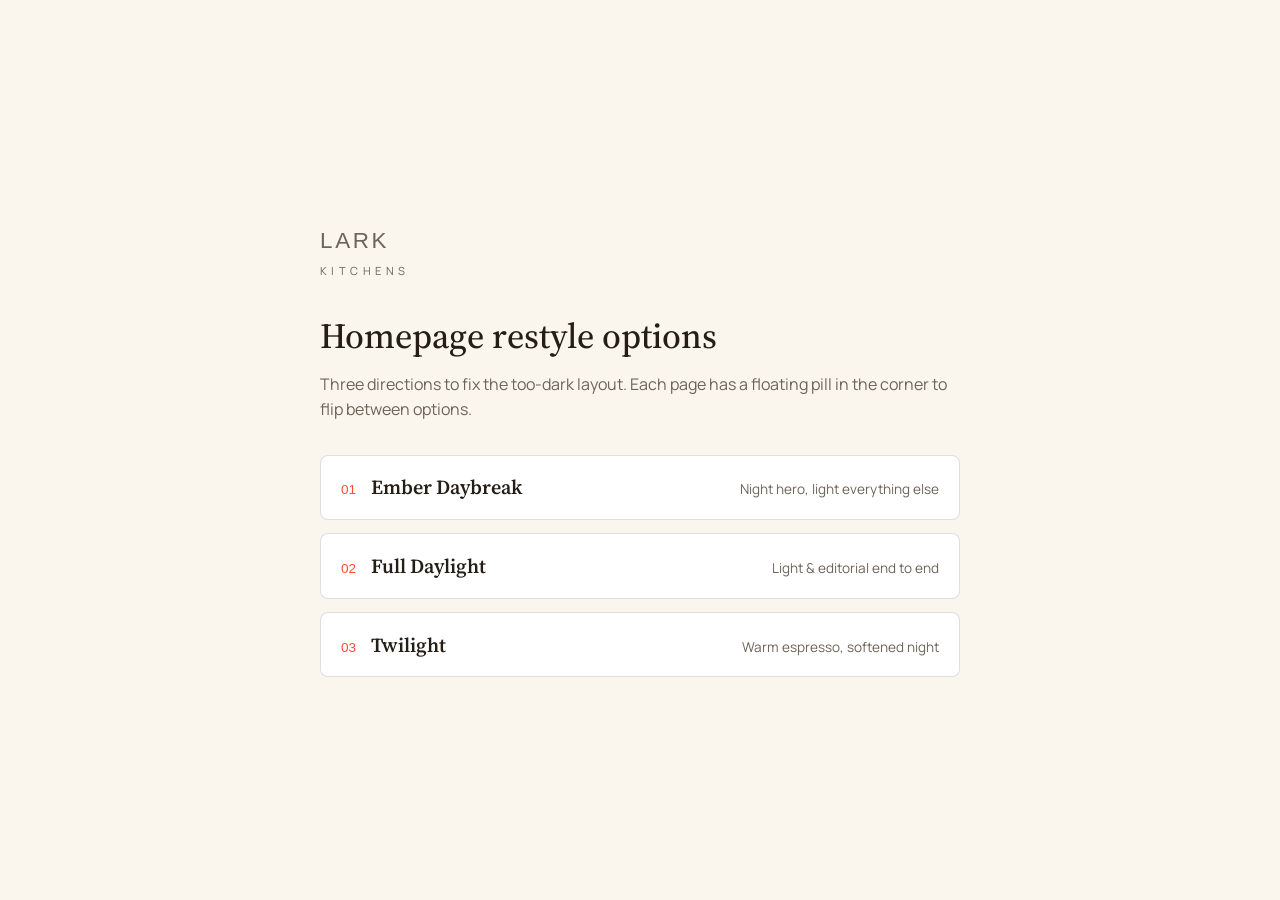
==== index.html @ 55d01353 "Add preview landing page" ====
<!DOCTYPE html>
<html lang="en">
<head>
  <meta charset="utf-8">
  <meta name="viewport" content="width=device-width, initial-scale=1">
  <title>Lark Kitchens — Restyle Option Previews</title>
  <link href="https://fonts.googleapis.com/css2?family=Source+Serif+4:opsz,wght@8..60,500;8..60,600&family=Manrope:wght@400;500;700&family=Syncopate:wght@700&display=swap" rel="stylesheet">
  <style>
    body {
      margin: 0;
      font-family: "Manrope", sans-serif;
      background: #faf6ee;
      color: #241e17;
      min-height: 100vh;
      display: grid;
      place-items: center;
      padding: 2rem 1.5rem;
      box-sizing: border-box;
    }
    .wrap { max-width: 640px; }
    .brand { font-family: "Syncopate", sans-serif; letter-spacing: 0.12em; font-size: 1.4rem; margin: 0 0 0.2rem; }
    .sub { font-size: 0.7rem; letter-spacing: 0.4em; text-transform: uppercase; color: #6d6357; margin: 0 0 2rem; }
    h1 { font-family: "Source Serif 4", serif; font-weight: 500; font-size: 2.2rem; margin: 0 0 0.75rem; }
    p { color: #6d6357; line-height: 1.6; margin: 0 0 2rem; }
    .options { display: grid; gap: 0.85rem; }
    a.option {
      display: flex;
      align-items: baseline;
      gap: 0.9rem;
      padding: 1.1rem 1.25rem;
      background: #fff;
      border: 1px solid rgba(36, 30, 23, 0.14);
      border-radius: 8px;
      text-decoration: none;
      color: inherit;
      transition: border-color 0.2s ease, transform 0.2s ease;
    }
    a.option:hover { border-color: #ff4d3a; transform: translateY(-2px); }
    .num {
      font-family: "Syncopate", sans-serif;
      font-size: 0.85rem;
      color: #ff4d3a;
    }
    .name { font-family: "Source Serif 4", serif; font-size: 1.25rem; font-weight: 600; }
    .desc { font-size: 0.85rem; color: #6d6357; margin-left: auto; text-align: right; }
    @media (max-width: 560px) { .desc { display: none; } }
  </style>
</head>
<body>
  <div class="wrap">
    <p class="brand">LARK</p>
    <p class="sub">Kitchens</p>
    <h1>Homepage restyle options</h1>
    <p>Three directions to fix the too-dark layout. Each page has a floating pill in the corner to flip between options.</p>
    <div class="options">
      <a class="option" href="option-1-daybreak.html">
        <span class="num">01</span>
        <span class="name">Ember Daybreak</span>
        <span class="desc">Night hero, light everything else</span>
      </a>
      <a class="option" href="option-2-daylight.html">
        <span class="num">02</span>
        <span class="name">Full Daylight</span>
        <span class="desc">Light &amp; editorial end to end</span>
      </a>
      <a class="option" href="option-3-twilight.html">
        <span class="num">03</span>
        <span class="name">Twilight</span>
        <span class="desc">Warm espresso, softened night</span>
      </a>
    </div>
  </div>
</body>
</html>
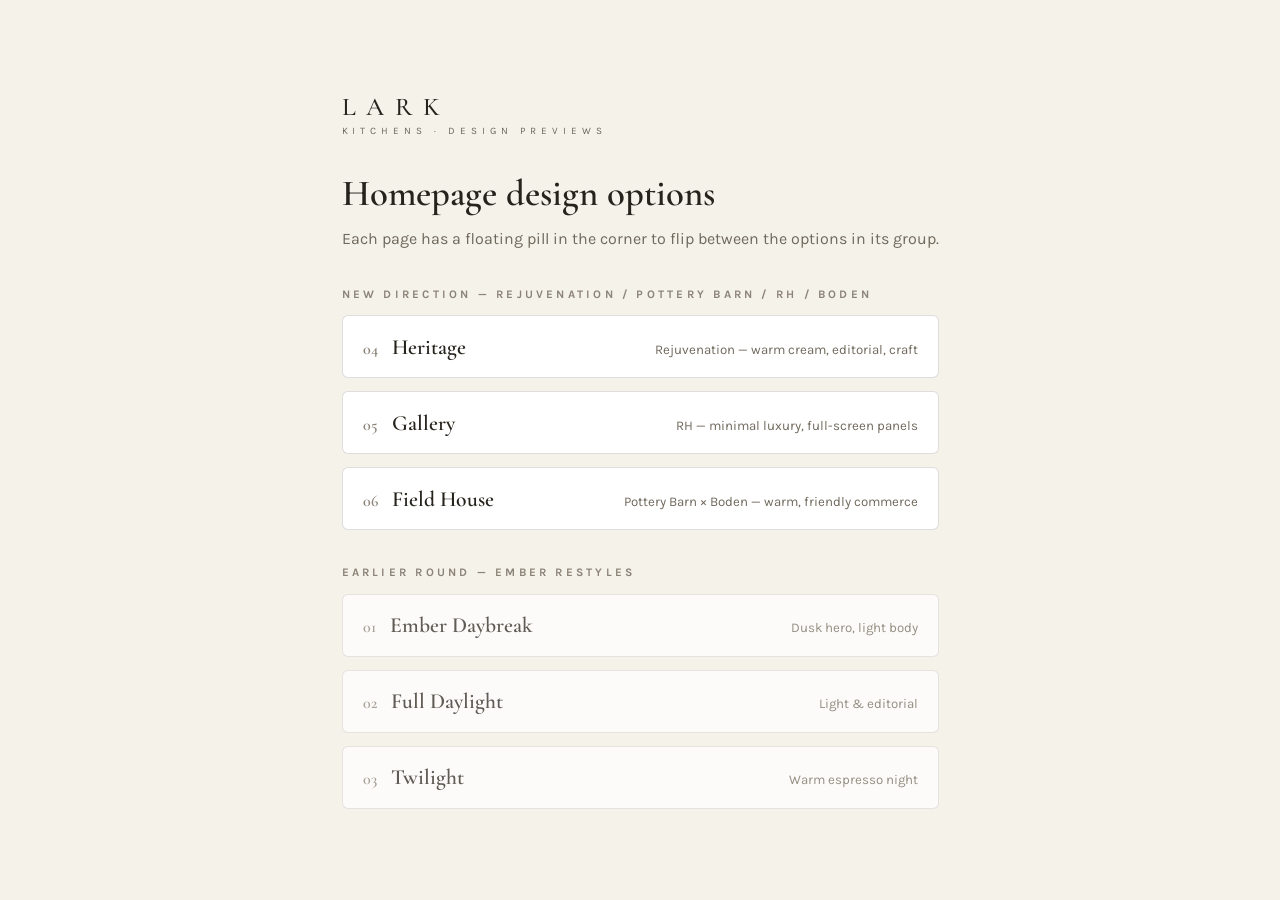
==== commit e8d208ad: "Index: feature the three new redesign directions" ====
--- a/index.html
+++ b/index.html
@@ -3,70 +3,89 @@
 <head>
   <meta charset="utf-8">
   <meta name="viewport" content="width=device-width, initial-scale=1">
-  <title>Lark Kitchens — Restyle Option Previews</title>
-  <link href="https://fonts.googleapis.com/css2?family=Source+Serif+4:opsz,wght@8..60,500;8..60,600&family=Manrope:wght@400;500;700&family=Syncopate:wght@700&display=swap" rel="stylesheet">
+  <title>Lark Kitchens — Design Option Previews</title>
+  <link href="https://fonts.googleapis.com/css2?family=Cormorant+Garamond:ital,wght@0,500;0,600;1,500&family=Karla:wght@400;500;700&display=swap" rel="stylesheet">
   <style>
     body {
       margin: 0;
-      font-family: "Manrope", sans-serif;
-      background: #faf6ee;
-      color: #241e17;
+      font-family: "Karla", sans-serif;
+      background: #f5f2ea;
+      color: #26221c;
       min-height: 100vh;
       display: grid;
       place-items: center;
-      padding: 2rem 1.5rem;
+      padding: 3rem 1.5rem;
       box-sizing: border-box;
     }
-    .wrap { max-width: 640px; }
-    .brand { font-family: "Syncopate", sans-serif; letter-spacing: 0.12em; font-size: 1.4rem; margin: 0 0 0.2rem; }
-    .sub { font-size: 0.7rem; letter-spacing: 0.4em; text-transform: uppercase; color: #6d6357; margin: 0 0 2rem; }
-    h1 { font-family: "Source Serif 4", serif; font-weight: 500; font-size: 2.2rem; margin: 0 0 0.75rem; }
-    p { color: #6d6357; line-height: 1.6; margin: 0 0 2rem; }
-    .options { display: grid; gap: 0.85rem; }
+    .wrap { max-width: 680px; }
+    .brand { font-family: "Cormorant Garamond", serif; font-weight: 500; letter-spacing: 0.42em; font-size: 1.6rem; text-transform: uppercase; margin: 0 0 0.2rem; }
+    .sub { font-size: 0.62rem; letter-spacing: 0.5em; text-transform: uppercase; color: #6f685c; margin: 0 0 2.2rem; }
+    h1 { font-family: "Cormorant Garamond", serif; font-weight: 600; font-size: 2.3rem; margin: 0 0 0.6rem; }
+    p.lede { color: #6f685c; line-height: 1.6; margin: 0 0 1.8rem; }
+    h2 { font-size: 0.72rem; letter-spacing: 0.28em; text-transform: uppercase; color: #8b8378; margin: 2.2rem 0 0.9rem; }
+    .options { display: grid; gap: 0.8rem; }
     a.option {
       display: flex;
       align-items: baseline;
       gap: 0.9rem;
       padding: 1.1rem 1.25rem;
       background: #fff;
-      border: 1px solid rgba(36, 30, 23, 0.14);
-      border-radius: 8px;
+      border: 1px solid rgba(38, 34, 28, 0.15);
+      border-radius: 6px;
       text-decoration: none;
       color: inherit;
       transition: border-color 0.2s ease, transform 0.2s ease;
     }
-    a.option:hover { border-color: #ff4d3a; transform: translateY(-2px); }
-    .num {
-      font-family: "Syncopate", sans-serif;
-      font-size: 0.85rem;
-      color: #ff4d3a;
-    }
-    .name { font-family: "Source Serif 4", serif; font-size: 1.25rem; font-weight: 600; }
-    .desc { font-size: 0.85rem; color: #6d6357; margin-left: auto; text-align: right; }
-    @media (max-width: 560px) { .desc { display: none; } }
+    a.option:hover { border-color: #26221c; transform: translateY(-2px); }
+    .num { font-family: "Cormorant Garamond", serif; font-weight: 600; font-size: 1rem; color: #8b8378; }
+    .name { font-family: "Cormorant Garamond", serif; font-size: 1.35rem; font-weight: 600; }
+    .desc { font-size: 0.83rem; color: #6f685c; margin-left: auto; text-align: right; }
+    @media (max-width: 600px) { .desc { display: none; } }
+    .muted a.option { opacity: 0.72; }
   </style>
 </head>
 <body>
   <div class="wrap">
-    <p class="brand">LARK</p>
-    <p class="sub">Kitchens</p>
-    <h1>Homepage restyle options</h1>
-    <p>Three directions to fix the too-dark layout. Each page has a floating pill in the corner to flip between options.</p>
+    <p class="brand">Lark</p>
+    <p class="sub">Kitchens · Design Previews</p>
+    <h1>Homepage design options</h1>
+    <p class="lede">Each page has a floating pill in the corner to flip between the options in its group.</p>
+
+    <h2>New direction — Rejuvenation / Pottery Barn / RH / Boden</h2>
     <div class="options">
+      <a class="option" href="option-4-heritage.html">
+        <span class="num">04</span>
+        <span class="name">Heritage</span>
+        <span class="desc">Rejuvenation — warm cream, editorial, craft</span>
+      </a>
+      <a class="option" href="option-5-gallery.html">
+        <span class="num">05</span>
+        <span class="name">Gallery</span>
+        <span class="desc">RH — minimal luxury, full-screen panels</span>
+      </a>
+      <a class="option" href="option-6-fieldhouse.html">
+        <span class="num">06</span>
+        <span class="name">Field House</span>
+        <span class="desc">Pottery Barn × Boden — warm, friendly commerce</span>
+      </a>
+    </div>
+
+    <h2>Earlier round — Ember restyles</h2>
+    <div class="options muted">
       <a class="option" href="option-1-daybreak.html">
         <span class="num">01</span>
         <span class="name">Ember Daybreak</span>
-        <span class="desc">Night hero, light everything else</span>
+        <span class="desc">Dusk hero, light body</span>
       </a>
       <a class="option" href="option-2-daylight.html">
         <span class="num">02</span>
         <span class="name">Full Daylight</span>
-        <span class="desc">Light &amp; editorial end to end</span>
+        <span class="desc">Light &amp; editorial</span>
       </a>
       <a class="option" href="option-3-twilight.html">
         <span class="num">03</span>
         <span class="name">Twilight</span>
-        <span class="desc">Warm espresso, softened night</span>
+        <span class="desc">Warm espresso night</span>
       </a>
     </div>
   </div>
